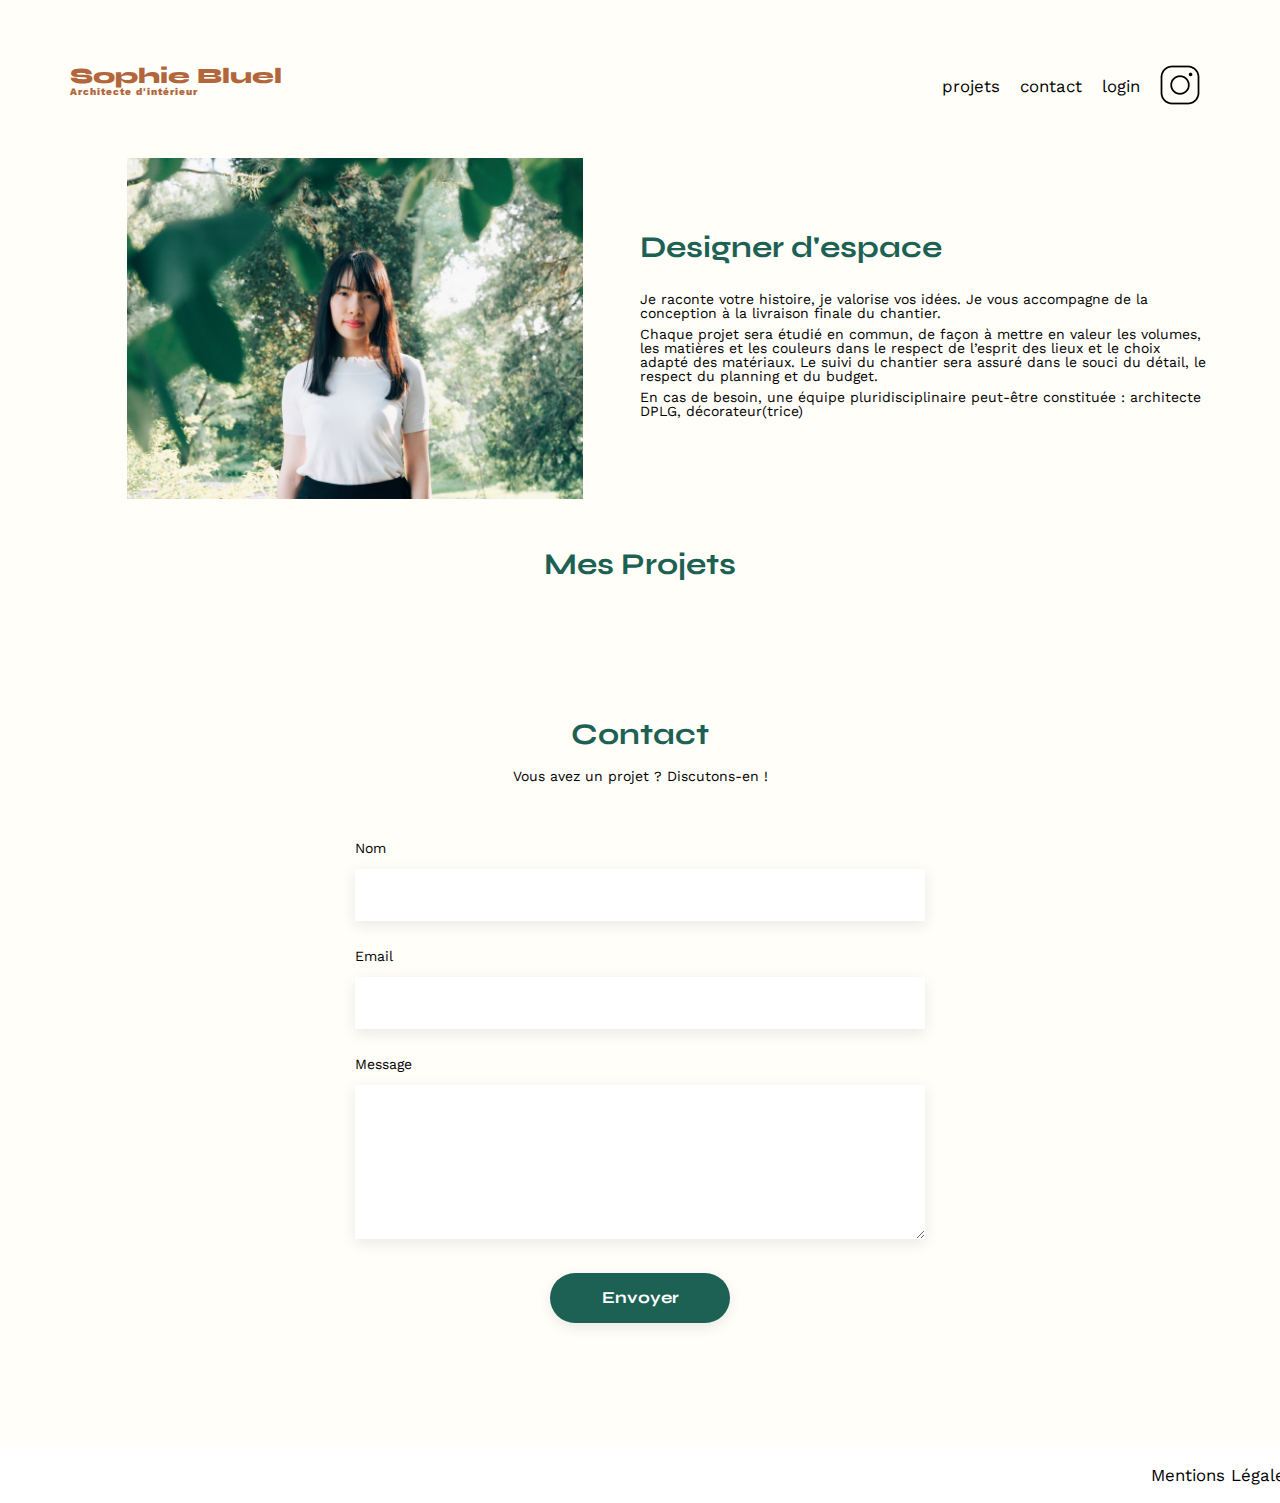
==== FrontEnd/index.html @ e64f9806 "fix: cleaned code, added modal function to script.js" ====
<!DOCTYPE html>
<html lang="fr">

<head>
	<meta charset="UTF-8">
	<title>Sophie Bluel - Architecte d'intérieur</title>
	<meta name="viewport" content="width=device-width, initial-scale=1.0">
	<link rel="preconnect" href="https://fonts.googleapis.com">
	<link rel="preconnect" href="https://fonts.gstatic.com" crossorigin>
	<link href="https://fonts.googleapis.com/css2?family=Syne:wght@700;800&family=Work+Sans&display=swap"
		rel="stylesheet">
	<meta name="description" content="">
	<link href="https://fonts.googleapis.com/css2?family=Work+Sans:ital,wght@0,100..900;1,100..900&display=swap"
		rel="stylesheet">
	<link rel="stylesheet" href="https://cdnjs.cloudflare.com/ajax/libs/font-awesome/6.0.0-beta3/css/all.min.css">
	<link rel="stylesheet" href="./assets/styles/style.css">
	<link rel="stylesheet" href="./assets/styles/login.css">
	<script src="./JavaScript/script.js" type="module" defer></script>
	<script src="./JavaScript/login.js" type="module" defer></script>
</head>

<body>
	<header>
		<div class="modify-mode"><i class="fa-regular fa-pen-to-square"></i> Mode édition </div>
		<h1>Sophie Bluel <span>Architecte d'intérieur</span></h1>
		<nav class="nav-menu">
			<ul>
				<li><a href="#portfolio">projets</a></li>
				<li><a href="#contact">contact</a></li>
				<li class="login-logout"><a href="login.html" target="_blank">login</a></li>
				<li><img src="./assets/icons/instagram.png" alt="Instagram"></li>
			</ul>
		</nav>
	</header>
	<main>
		<section id="introduction">
			<figure>
				<img src="./assets/images/sophie-bluel.png" alt="">
			</figure>
			<article>
				<h2>Designer d'espace</h2>
				<p>Je raconte votre histoire, je valorise vos idées. Je vous accompagne de la conception à la livraison
					finale du chantier.</p>
				<p>Chaque projet sera étudié en commun, de façon à mettre en valeur les volumes, les matières et les
					couleurs dans le respect de l’esprit des lieux et le choix adapté des matériaux. Le suivi du
					chantier sera assuré dans le souci du détail, le respect du planning et du budget.</p>
				<p>En cas de besoin, une équipe pluridisciplinaire peut-être constituée : architecte DPLG,
					décorateur(trice)</p>
			</article>
		</section>
		<section id="portfolio">
			<h2 class="projectSection">Mes Projets <button id="modify-btn"><i class="fa-regular fa-pen-to-square"></i>
					modifier </button></h2>

			<div class="overlay"></div>

			<div class="modal">
				<div class="modal-header">
					<div class="close-btn"><i class="fa-solid fa-xmark"></i></div>
					<h2> Galerie photo </h2>
					<div class="gallery-selection"></div>
					<input class="add-pictures-btn" type="submit" value="Ajouter une photo">
				</div>

			</div>
			<div class="gallery"> </div>
		</section>
		<section id="contact">
			<h2>Contact</h2>
			<p>Vous avez un projet ? Discutons-en !</p>
			<form action="#" method="post">
				<label for="name">Nom</label>
				<input type="text" name="name" id="name">
				<label for="email">Email</label>
				<input type="email" name="email" id="email">
				<label for="message">Message</label>
				<textarea name="message" id="message" cols="30" rows="10"></textarea>
				<input type="submit" value="Envoyer">
			</form>
		</section>
	</main>

	<footer>
		<nav>
			<ul>
				<li><a href="#">Mentions Légales</a></li>
			</ul>
		</nav>
	</footer>
</body>

</html>
---- FrontEnd/assets/styles/style.css ----
/* http://meyerweb.com/eric/tools/css/reset/
   v2.0 | 20110126
   License: none (public domain)
*/

html, body, div, span, applet, object, iframe,
h1, h2, h3, h4, h5, h6, p, blockquote, pre,
a, abbr, acronym, address, big, cite, code,
del, dfn, em, img, ins, kbd, q, s, samp,
small, strike, strong, sub, sup, tt, var,
b, u, i, center,
dl, dt, dd, ol, ul, li,
fieldset, form, label, legend,
table, caption, tbody, tfoot, thead, tr, th, td,
article, aside, canvas, details, embed,
figure, figcaption, footer, header, hgroup,
menu, nav, output, ruby, section, summary,
time, mark, audio, video {
	margin: 0;
	padding: 0;
	border: 0;
	font-size: 100%;
	font: inherit;
	vertical-align: baseline;
}
/* HTML5 display-role reset for older browsers */
article, aside, details, figcaption, figure,
footer, header, hgroup, menu, nav, section {
	display: block;
}
body {
	line-height: 1;
}
ol, ul {
	list-style: none;
}
blockquote, q {
	quotes: none;
}
blockquote:before, blockquote:after,
q:before, q:after {
	content: '';
	content: none;
}
table {
	border-collapse: collapse;
	border-spacing: 0;
}
/** end reset css**/

body {
	max-width: 1140px;
	margin:auto;
	font-family: 'Work Sans' ;
	font-size: 14px;
	background-color: #fffef8;
}

header {
	display: flex;
	justify-content: space-between;
	margin: 50px 0;
}

section {
	margin: 50px 0;
}

h1{
	display: flex;
	flex-direction: column;
	font-family: 'Syne';
	font-size: 22px;
	font-weight: 800;
	color: #B1663C;
}

h1 > span {
	font-family: 'Work Sans';
	font-size:10px;
	letter-spacing: 0.1em;
;
}

h2{
	font-family: 'Syne';
	font-weight: 700;
	font-size: 30px;
	color: #1D6154
}

a {
	text-decoration: none;
	color: black;
}

nav ul {
	display: flex;
	align-items: center;
	list-style-type: none;

}
nav li {
	padding: 0 10px;
	font-size: 1.2em;
    font-family: "Work Sans";
}

.nav-menu li:hover {
    color: black;
    font-weight: bold;
    font-family:"Work Sans";
	cursor: pointer;
}

li:hover{
    color: black;
}

#introduction {
	display: flex;
	align-items: center;
}
#introduction figure {
	flex: 1
}
#introduction img {
	display: block;
	margin: auto;
	width: 80%;
}

#introduction article {
	flex: 1
}
#introduction h2 {
	margin-bottom: 1em;
}

#introduction p {
	margin-bottom: 0.5em;
}
#portfolio h2 {
	text-align: center;
	margin-bottom: 1em;
}
.gallery {
	width: 100%;
	display: grid;
	grid-template-columns: 1fr 1fr 1fr;
	grid-column-gap: 20px;
	grid-row-gap: 20px;
}

.gallery img {
	width: 100%;

}
#contact {
	width: 50%;
margin: auto;
}
#contact > * {
	text-align: center;

}
#contact h2{
	margin-bottom: 20px;
}
#contact form {
	text-align: left;
	margin-top:30px;
	display: flex;
	flex-direction: column;
}

#contact input {
	height: 50px;
	font-size: 1.2em;
	border: none;
	box-shadow: 0px 4px 14px rgba(0, 0, 0, 0.09);
}
#contact label {
	margin: 2em 0 1em 0;
}
#contact textarea {
	border: none;
	box-shadow: 0px 4px 14px rgba(0, 0, 0, 0.09);
}

input[type="submit"]{
	font-family: 'Syne';
	font-weight: 700;
	color: white;
	background-color: #1D6154;
	margin : 2em auto ;
	width: 180px;
	text-align: center;
	border-radius: 60px ;
}

footer nav ul {
	display: flex;
	justify-content: flex-end;
	margin: 0;
	padding: 20px;
	background-color: white;
	margin-left: -10%;
    margin-right: -10%;
}

/* Button Filters style */

.filterDiv {
	margin: 20px 0;
    display: flex; 
	justify-content: center;
    gap: 10px;
	margin-bottom: -45px;
}

.filterButton {
    font-family: 'Syne';
    font-weight: 500;
    color: #1D6154;
    background-color: white;
    text-align: center;
    border-radius: 60px;
    border-color: #1D6154;
    border-width: 1px;
    display: flex;
    justify-content: center;
    align-items: center;
	padding: 5px 10px 5px 10px;
}

.filterButton:hover {
 background-color: #1D6154;
 color: white;
}

/* Modifier Button style */

#modify-btn {
	background: #fffef8;
    border: none;
    font-family: 'Work Sans';
	font-size: 16px;
	gap: 10px;
	cursor: pointer;
}


/* Modale Page */ 

.overlay {
	position: fixed;
	top: 0;
	left:0;
	width: 100%;
	height: 100%;
	background-color: rgba(0, 0, 0, 0.20);
	display: none;
}

.modal {
	position: fixed;
	top: 50%;
	left: 50%;
	transform: translate(-50%, -40%);
	width: 600px;
	height: 600px;
	background-color: #fffef8;
	border-radius: 2%;
	padding: 30px 30px 50px 30px;
	display: none;
}

.modal-open {
	display: block;
}

.close-btn {
	position: absolute;
	top: 8px;
	right: 8px;
	cursor: pointer;
}

.modal-header h2 {
	color: black;
	font-family: "Work Sans";
	font-weight: 400;
}

input[type="submit"].add-pictures-btn {
	display: flex;
	font-family: 'Syne';
	font-weight: 700;
	color: white;
	background-color: #1D6154;
	width: 215px;
	text-align: center;
	border-radius: 60px ;
	cursor: pointer;
    padding: 11px 20px 11px 20px;
    border: none;
}


.gallery-selection {
    display: flex;
    flex-direction: row;
    flex-wrap: wrap;
    gap: 10px;
    padding-left: 15%;
    padding-right: 10%;
}

.img-selection {
    position: relative;
    display: block;
    height: 100px;
    cursor: pointer;
    margin-bottom: 20px;
}

.figure-img {
    position: relative;
}

i.fa-regular.fa-trash-can {
    background-color: black;
    color: white;
    padding: 4px;
    font-size: 12px;
    top: 5px;
    right: 5px;
    cursor: pointer;
    position: absolute;
}
---- FrontEnd/assets/styles/login.css ----
/* http://meyerweb.com/eric/tools/css/reset/
   v2.0 | 20110126
   License: none (public domain)
*/

main {
	padding-bottom: 90px;
}

header {
	display: flex;
	justify-content: space-between;
	margin: 50px 0;
	padding-top: 15px;
}

.modify-mode {
    position: fixed;
	width: 100%;
    top: 10px;
    left: 50%;
    transform: translate(-50%, -30%);
    background-color: black;
    padding: 15px;
    align-items: center;
    gap: 5px;
    color: white;
	justify-content: center;
}


nav ul {
	display: flex;
	align-items: center;
	list-style-type: none;

}
nav li {
	padding: 0 10px;
	font-size: 1.2em;
    font-family: "Work Sans";
}

.nav-menu li:hover {
    color: black;
    font-weight: bold;
    font-family:"Work Sans";
}

li:hover{
    color: black;
}

#log-in {
	width: 50%;
margin: auto;
}
#log-in > * {
	text-align: center;

}
#log-in h2{
	margin-bottom: 20px;
}
#log-in form {
	text-align: left;
	margin-top:30px;
	display: flex;
	flex-direction: column;
}

#log-in input {
	height: 50px;
	font-size: 1.2em;
	border: none;
	box-shadow: 0px 4px 14px rgba(0, 0, 0, 0.09);
}
#log-in label {
	margin: 2em 0 1em 0;
}
#log-in textarea {
	border: none;
	box-shadow: 0px 4px 14px rgba(0, 0, 0, 0.09);
}

#portfolio h2 {
    text-align: center;
    margin-bottom: 90px;
}

input[type="submit"]{
	font-family: 'Syne';
	font-weight: 700;
	color: white;
	background-color: #1D6154;
	margin : 2em auto ;
	width: 180px;
	text-align: center;
	border-radius: 60px ;
}

.forgot-password{
	text-decoration: underline;
}
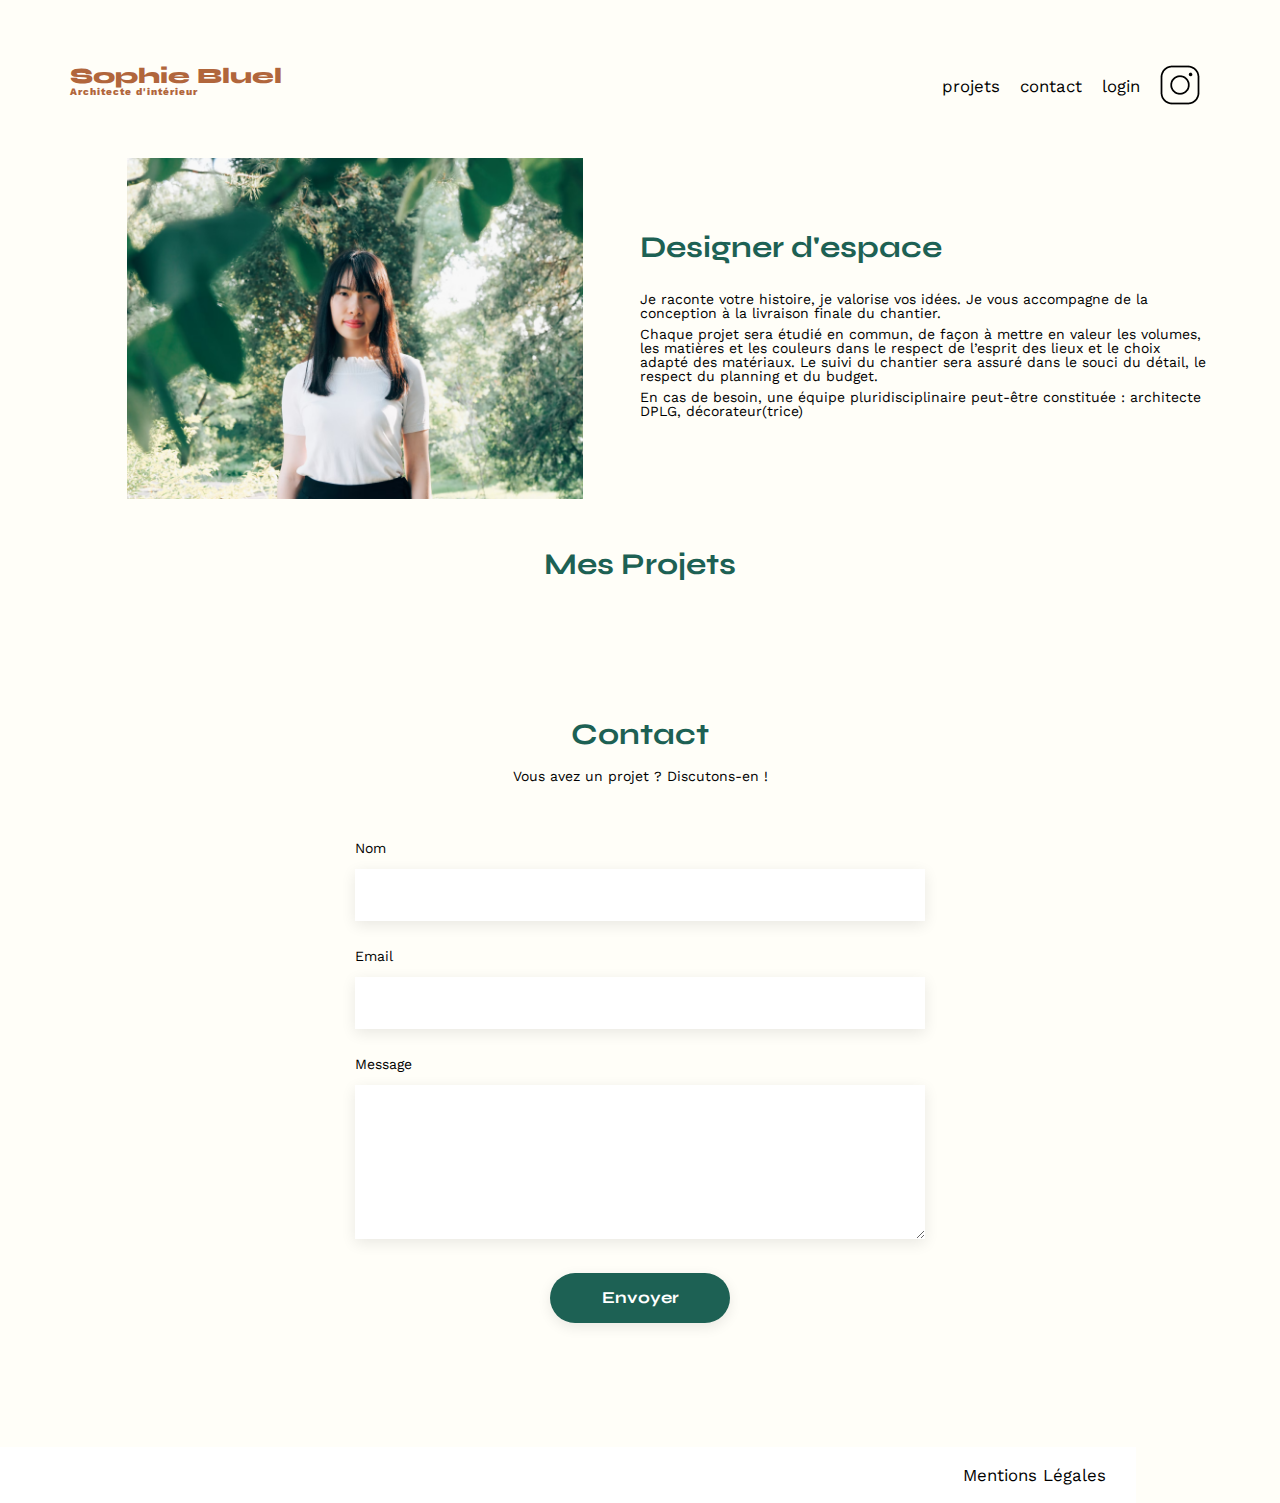
==== commit 8a900234: "feat: add function to handle picture uploads and styling updates" ====
--- a/FrontEnd/index.html
+++ b/FrontEnd/index.html
@@ -61,7 +61,23 @@
 					<div class="gallery-selection"></div>
 					<input class="add-pictures-btn" type="submit" value="Ajouter une photo">
 				</div>
-
+			</div>
+			<div class="add-photo">
+				<div class="add-photo-header">
+					<div class="close-btn"><i class="fa-solid fa-xmark"></i>
+					</div>
+					<a class="arrow-left" href="#" target="_self"><i class="fa-solid fa-arrow-left"></i></a>
+					
+					<h2> Ajout photo </h2>
+					<div class="pics-selection"></div>
+					<form action="#" method="post">
+						<label for="title">Titre</label>
+						<input type="text" name="title" id="title">
+						<label for="category">Catégorie</label>
+						<select name="category" id="category"></select>
+					<input class="add-photo-btn" type="submit" value="Valider">
+					</form>
+				</div>
 			</div>
 			<div class="gallery"> </div>
 		</section>
--- a/FrontEnd/assets/styles/style.css
+++ b/FrontEnd/assets/styles/style.css
@@ -142,7 +142,8 @@
 }
 #portfolio h2 {
 	text-align: center;
-	margin-bottom: 1em;
+	margin-bottom: 90px;
+	margin-top: 30px;
 }
 .gallery {
 	width: 100%;
@@ -197,6 +198,8 @@
 	width: 180px;
 	text-align: center;
 	border-radius: 60px ;
+	border: none;
+	padding: 11px 20px 11px 20px;
 }
 
 footer nav ul {
@@ -204,6 +207,7 @@
 	justify-content: flex-end;
 	margin: 0;
 	padding: 20px;
+	width: 100%;
 	background-color: white;
 	margin-left: -10%;
     margin-right: -10%;
@@ -267,7 +271,7 @@
 	position: fixed;
 	top: 50%;
 	left: 50%;
-	transform: translate(-50%, -40%);
+	transform: translate(-50%, -50%);
 	width: 600px;
 	height: 600px;
 	background-color: #fffef8;
@@ -282,9 +286,10 @@
 
 .close-btn {
 	position: absolute;
-	top: 8px;
-	right: 8px;
+	top: 15px;
+	right: 20px;
 	cursor: pointer;
+	font-size: 20px;
 }
 
 .modal-header h2 {
@@ -305,6 +310,7 @@
 	cursor: pointer;
     padding: 11px 20px 11px 20px;
     border: none;
+	margin-top: 20%;
 }
 
 
@@ -315,6 +321,8 @@
     gap: 10px;
     padding-left: 15%;
     padding-right: 10%;
+	padding-bottom: 35px;
+	border-bottom: 1px grey solid;
 }
 
 .img-selection {
@@ -339,3 +347,100 @@
     cursor: pointer;
     position: absolute;
 } 
+
+
+/* Add Photo Page */ 
+
+.overlay {
+	position: fixed;
+	top: 0;
+	left:0;
+	width: 100%;
+	height: 100%;
+	background-color: rgba(0, 0, 0, 0.20);
+	display: none;
+}
+
+.add-photo-header form {
+	text-align: left;
+	margin-top:30px;
+	display: flex;
+	flex-direction: column;
+}
+
+.add-photo {
+	position: fixed;
+	top: 50%;
+	left: 50%;
+	transform: translate(-50%, -50%);
+	width: 600px;
+	height: 600px;
+	background-color: white;
+	border-radius: 2%;
+	padding: 30px 30px 50px 30px;
+	display: none;
+}
+
+.modal-open {
+	display: block;
+}
+
+.arrow-left {
+	display: flex;
+	position: relative;
+	z-index: 2;
+	align-content: center;
+	align-items: center;
+	font-size: 22px;
+	text-decoration: none;
+	color: black;
+	top: -5px;
+	right: -2px;
+}
+
+.close-btn {
+	position: absolute;
+	top: 25px;
+	right: 27px;
+	cursor: pointer;
+	font-size: 22px;
+}
+
+.add-photo-header h2 {
+	color: black;
+	font-family: "Work Sans";
+	font-weight: 400;
+}
+
+input#title {
+	height: 50px;
+    font-size: 1.2em;
+    border: none;
+    box-shadow: 0px 4px 14px rgba(0, 0, 0, 0.09);
+	margin-top: 5px;
+	margin-bottom: 10px;
+}
+
+select#category {
+	height: 50px;
+    font-size: 1.2em;
+    border: none;
+    box-shadow: 0px 4px 14px rgba(0, 0, 0, 0.09);
+	margin-top: 5px;
+}
+
+input.add-photo-btn {
+    background-color: grey;
+	width: 230px;
+}
+
+.photo-selection {
+    display: flex;
+    flex-direction: row;
+    flex-wrap: wrap;
+    gap: 10px;
+    padding-left: 15%;
+    padding-right: 10%;
+	padding-bottom: 35px;
+	border-bottom: 1px grey solid;
+}
